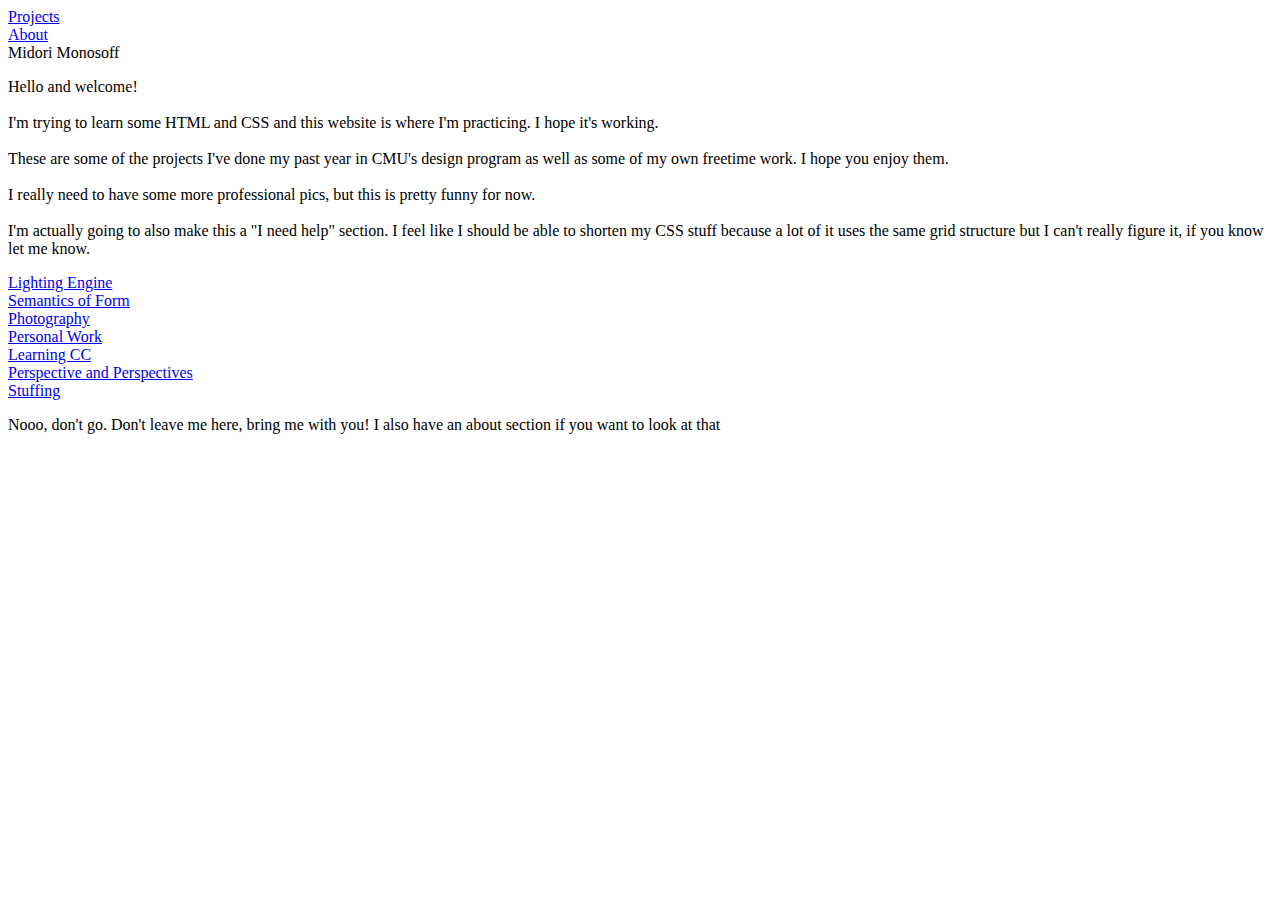
==== index.html @ 7274d0f6 "Add files via upload" ====
<!DOCTYPE html>
<html>
<head>
    <meta charser="utf-8">
    <meta name="viewport" content="width=device-width, initial-scale=1.0">
    <link rel="stylesheet" href="styles.css">
    <title> Midori's Portfolio Website!</title>
</head>


<body>
    <div class="grid">
        <div class="nav">
            <div class="left-side">
                <div class="nav-link-wrapper">
                    <a href="index.html">Projects</a>
                </div>

                <div class="nav-link-wrapper">
                    <a href="about.html">About</a>
                </div>
            </div>

            <div class="right-side">
                <div class="brand">
                    <div>Midori Monosoff</div>
                </div>
            </div>
        </div>


        <div class="about">
            <div class="me-photo"></div>
            <div class="mini-text">
                <p>Hello and welcome! <br /><br /> I'm trying to learn some HTML and CSS and this website is where I'm practicing. I hope it's working. <br /><br />These are some of the projects I've done my past year in CMU's design program as well as some of my own freetime work. I hope you enjoy them. <br /><br />I really need to have some more professional pics, but this is pretty funny for now. <br /><br /> I'm actually going to also make this a "I need help" section. I feel like I should be able to shorten my CSS stuff because a lot of it uses the same grid structure but I can't really figure it, if you know let me know.</p>
            </div>
        </div>


        <div class="lighting">
            <div class="lightpic"></div>
            <div class="lighttext">
                <a href="lightingengine.html">Lighting Engine</a>
            </div>
        </div>

        <div class="semantics">
            <div class="semanticpic"></div>
            <div class="semantictext">
                <a href="semantics.html">Semantics of Form</a>
            </div>
        </div>

        <div class="photo">
            <div class="photopic"></div>
            <div class="phototext">
                <a href="photos.html">Photography</a>
            </div>
        </div>

        <div class="personal">
            <div class="personalpic"></div>
            <div class="personaltext">
                <a href="personal.html">Personal Work</a>
            </div>
        </div>

        <div class="animal">
            <div class="animalpic"></div>
            <div class="animaltext">
                <a href="adobesuite.html">Learning CC</a>
            </div>
        </div>

        <div class="perspective">
            <div class="perspectivepic"></div>
            <div class="perspectivetext">
                <a href="perspective.html">Perspective and Perspectives</a>
            </div>
        </div>
        
        <div class="stuffing">
            <div class="stuffingpic"></div>
            <div class="stuffingtext">
                <a href="stuffing.html">Stuffing</a>
            </div>
        </div>
        
        
        <div class="footer">
            <p> Nooo, don't go. Don't leave me here, bring me with you! I also have an about section if you want to look at that </p>
        </div>
    </div>

</body>
</html>
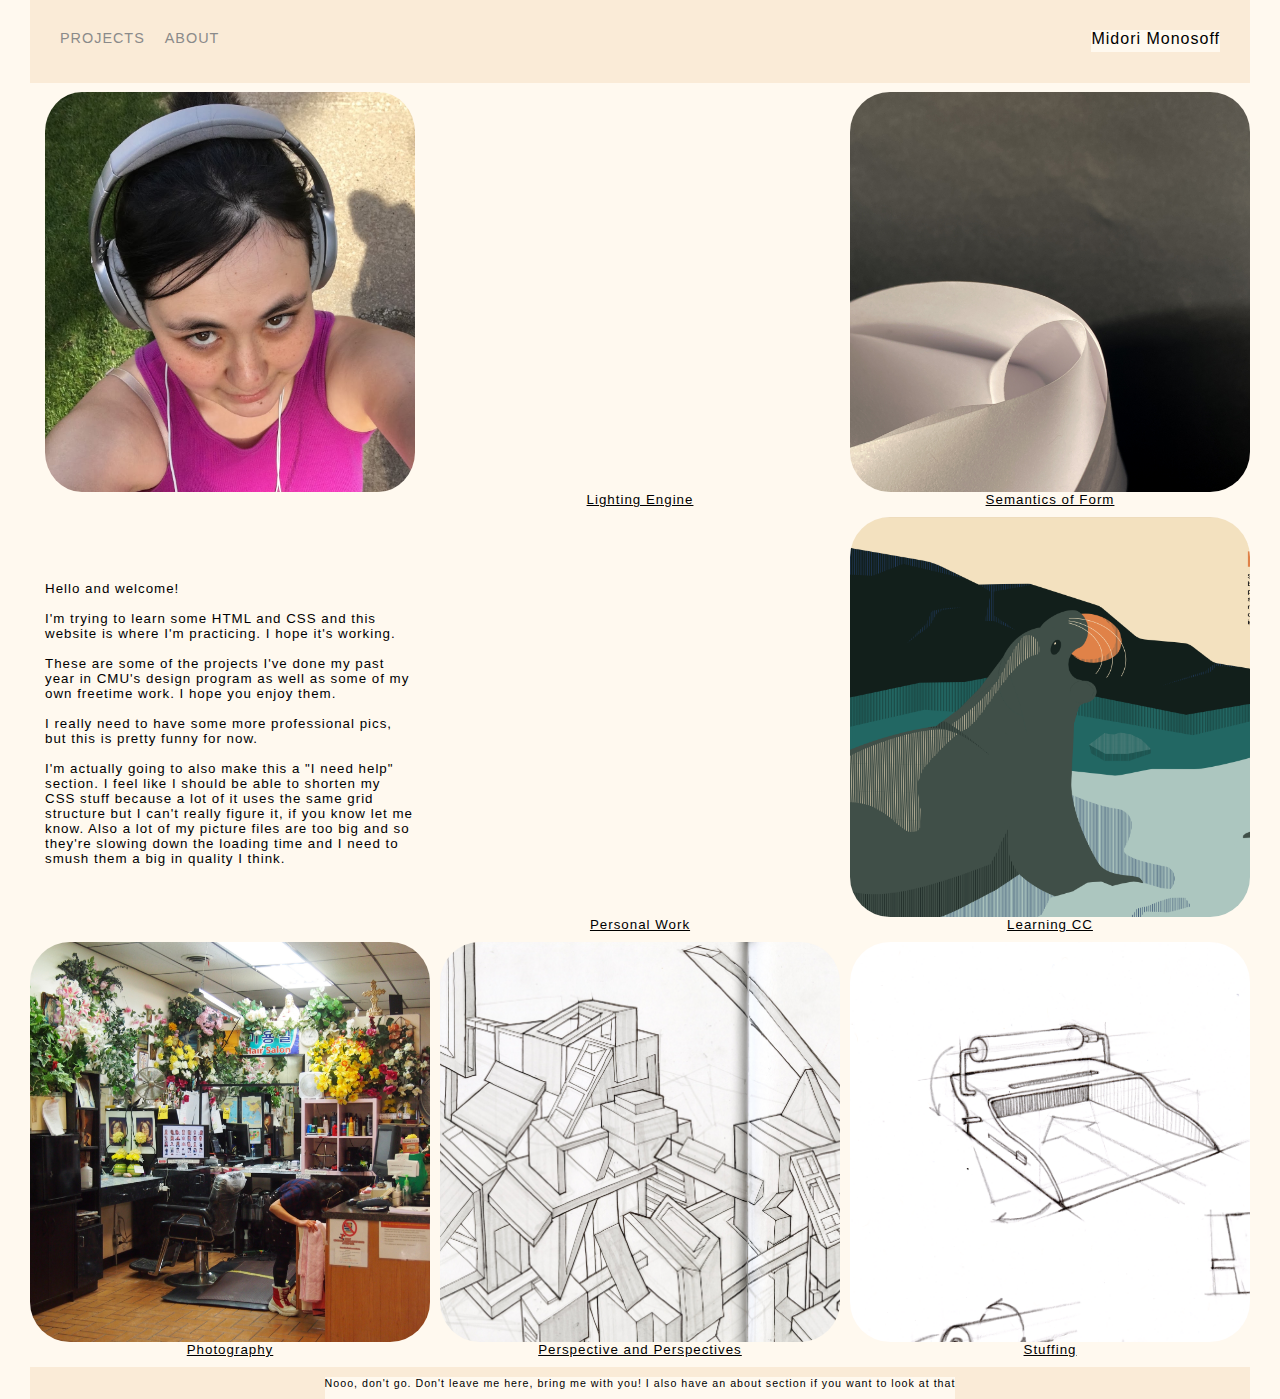
==== commit c6944943: "Add files via upload" ====
--- a/index.html
+++ b/index.html
@@ -32,7 +32,16 @@
         <div class="about">
             <div class="me-photo"></div>
             <div class="mini-text">
-                <p>Hello and welcome! <br /><br /> I'm trying to learn some HTML and CSS and this website is where I'm practicing. I hope it's working. <br /><br />These are some of the projects I've done my past year in CMU's design program as well as some of my own freetime work. I hope you enjoy them. <br /><br />I really need to have some more professional pics, but this is pretty funny for now. <br /><br /> I'm actually going to also make this a "I need help" section. I feel like I should be able to shorten my CSS stuff because a lot of it uses the same grid structure but I can't really figure it, if you know let me know.</p>
+                <p>Hello and welcome! 
+                    <br /><br /> I'm trying to learn some HTML and CSS and this website is where I'm practicing. 
+                    I hope it's working. 
+                    <br /><br />These are some of the projects I've done my past year in CMU's design program as well as some of my own freetime work. 
+                    I hope you enjoy them. 
+                    <br /><br />I really need to have some more professional pics, but this is pretty funny for now. 
+                    <br /><br /> I'm actually going to also make this a "I need help" section. 
+                    I feel like I should be able to shorten my CSS stuff because a lot of it uses the same grid structure but I can't really figure it, if you know let me know.
+                    Also a lot of my picture files are too big and so they're slowing down the loading time and I need to smush them a big in quality I think.
+                </p>
             </div>
         </div>
 
--- a/styles.css
+++ b/styles.css
@@ -0,0 +1,979 @@
+*{
+    margin: 0;
+    padding: 0;
+    font-family: "Helvetica", sans-serif;
+    letter-spacing: 1px;
+    background-color: rgb(255, 249, 239);
+}
+
+li { 
+    cursor: pointer; 
+}
+
+/* unvisited link */
+a:link {
+    color: black
+}
+
+/* visited link */
+a:visited {
+    color: #8a8a8a;
+}
+
+
+/*GRIDDING*/
+
+.grid{
+    display: grid;
+    grid-template-columns: 1fr 400px 400px 400px 1fr;
+    grid-gap: 10px;
+    grid-template-rows: 82px 1fr 1fr 1fr 20px;
+    grid-template-areas: 
+    ". nav nav nav ."
+    ". about lighting semantics ."
+    ". about personal animal ."
+    ". photo perspective stuffing ." 
+    ". footer footer footer .";
+}
+
+.nav{
+    grid-area: nav;
+}
+
+.about{
+    grid-area: about;
+}
+
+.lighting{
+    grid-area: lighting;
+}
+
+.semantics{
+    grid-area: semantics;
+}
+
+.photo{
+    grid-area: photo;
+}
+
+.personal{
+    grid-area: personal;
+}
+
+.animal{
+    grid-area: animal;
+}
+
+.perspective{
+    grid-area: perspective;
+}
+
+.stuffing{
+    grid-area: stuffing;
+}
+
+.footer{
+    grid-area: footer;
+}
+
+
+
+/*NAV STYLING*/
+
+.nav{
+    display: flex;
+    justify-content: space-between;
+    padding: 30px;
+    background-color: antiquewhite;
+    height: 22px;
+    border-bottom: 1px solid transparent;
+    transition: border-bottom 0.5s;
+}
+
+.left-side{
+    display: flex;
+    background-color: antiquewhite;
+}
+
+.nav > .left-side > div {
+    margin-right: 20px;
+    font-size: 0.9em;
+    text-transform: uppercase;
+    background-color: antiquewhite;
+}
+
+.nav-link-wrapper a{
+    color: #8a8a8a;
+    text-decoration: none;
+    transition: color 0.5s;
+    background-color: antiquewhite;
+}
+
+.nav-link-wrapper:hover{
+    border-bottom: 1px solid black;
+    background-color: antiquewhite;
+}
+
+.nav-link-wrapper a:hover{
+    color: black;
+    background-color: antiquewhite;
+}
+
+
+
+
+/*FOOTER STYLING*/
+
+.footer{
+    background-color: antiquewhite;
+    display: flex;
+    justify-content:center;
+    padding-top: 10px;
+    height: 22px;
+    font-size: 8pt;
+    text-align: center;
+}
+
+
+
+
+/*GRIDDING THE ABOUT*/
+
+.about{
+    display: grid;
+    grid-template-columns: 10px 1fr 10px;
+    grid-template-rows: 1fr 1fr;
+    grid-gap: 5px;
+    grid-template-areas:
+    ". me-photo ."
+    ". mini-text .";
+}
+
+.me-photo{
+    grid-area: me-photo;
+    background: url('images/hello.JPG');
+    height: 400px;
+    background-size: cover;
+    border-radius: 10%;
+}
+
+.mini-text{
+    grid-area: mini-text;
+    display: flex;
+    justify-content: center; /* align horizontal */
+    align-items: center; /* align vertical */
+    font-size: 10pt;
+    align-items: center;
+}
+
+
+/*SETTING IN IMAGES*/
+
+.lightpic{
+    background: url('images/onblackbg copy.jpeg');
+    height: 400px;
+    background-size: cover;
+    border-radius: 10%;
+}
+
+.lighttext{
+    font-size: 10pt;
+    display: flex;
+    justify-content: center;
+    color: #8a8a8a;
+}
+
+
+.semanticpic{
+    background: url('images/close.jpg');
+    height: 400px;
+    background-size: cover;
+    border-radius: 10%;
+}
+.semantictext{
+    font-size: 10pt;
+    display: flex;
+    justify-content: center;
+    color: #8a8a8a;
+}
+
+
+.photopic{
+    background: url('images/flower.JPG');
+    height: 400px;
+    background-size: cover;
+    border-radius: 10%;
+}
+.phototext{
+    font-size: 10pt;
+    display: flex;
+    justify-content: center;
+    color: #8a8a8a;
+}
+
+
+.personalpic{
+    background: url('images/plants.jpg');
+    height: 400px;
+    background-size: cover;
+    border-radius: 10%;
+}
+.personaltext{
+    font-size: 10pt;
+    display: flex;
+    justify-content: center;
+    color: #8a8a8a;
+}
+
+
+.animalpic{
+    background: url('images/poster.png');
+    height: 400px;
+    background-size: cover;
+    border-radius: 10%;
+}
+.animaltext{
+    font-size: 10pt;
+    display: flex;
+    justify-content: center;
+    color: #8a8a8a;
+}
+
+
+.perspectivepic{
+    background: url('images/midori_cubes.jpg');
+    height: 400px;
+    background-size: cover;
+    border-radius: 10%;
+}
+.perspectivetext{
+    font-size: 10pt;
+    display: flex;
+    justify-content: center;
+    color: #8a8a8a;
+}
+
+
+.stuffingpic{
+    background: url('images/letter0195.png');
+    height: 400px;
+    background-size: cover;
+    border-radius: 10%;
+}
+.stuffingtext{
+    font-size: 10pt;
+    display: flex;
+    justify-content: center;
+    color: #8a8a8a;
+}
+
+
+
+/*ABOUT ME PAGE*/
+
+.about-section{
+    display: grid;
+    grid-template-columns: 1fr 500px 360px 360px 1fr;
+    grid-gap: 10px;
+    grid-column-gap: 100px;
+    grid-template-rows: 82px 40px 1fr 20px;
+    grid-template-areas: 
+    ". nav nav nav ."
+    ". i-said-funny i-said-funny i-said-funny ."
+    ". main-section less-serious contact ."
+    ". footer footer footer .";
+}
+
+.nav{
+    grid-area: nav;
+}
+
+.i-said-funny{
+    grid-area: i-said-funny;
+    text-align: center;
+}
+
+.main-section{
+    grid-area: main-section;
+    margin-left: 15%;
+}
+
+.less-serious{
+    grid-area: less-serious;
+    display: flex;
+    justify-content: center; /* align horizontal */
+    align-items: center; /* align vertical */
+}
+
+.contact{
+    grid-area: contact;
+    display: flex;
+    justify-content: center; /* align horizontal */
+    align-items: center; /* align vertical */
+}
+
+.footer{
+    grid-area: footer;
+}
+
+.uspic{
+    background: url('images/us.JPG');
+    height: 300px;
+    background-size: cover;
+    border-radius: 10%;
+    display: block;
+}
+
+.interester-in{
+    text-align: center;
+}
+
+
+
+
+
+/*LIGHTING ENGINE*/
+.light{
+    display: grid;
+    grid-template-columns: 1fr 400px 400px 400px 1fr;
+    grid-gap: 10px;
+    grid-template-rows: 82px 1fr 1fr 1fr 20px;
+    grid-template-areas: 
+    ". nav nav nav ."
+    ". op lt-desc lt-desc ."
+    ". it-off it-on intent ."
+    ". vid detail learn ." 
+    ". footer footer footer .";
+}
+
+.nav{
+    grid-area: nav;
+}
+
+.op{
+    grid-area: op;
+    background: url('images/onblackbg copy.jpeg');
+    height: 400px;
+    background-size: cover;
+    border-radius: 10%;
+}
+
+.lt-desc{
+    grid-area: lt-desc;
+    display: flex;
+    justify-content: center; /* align horizontal */
+    align-items: center; /* align vertical */
+    margin-left: 30px;
+    margin-right: 30px;
+}
+
+.it-on{
+    grid-area: it-on;
+    background: url('images/interation.JPG');
+    height: 400px;
+    background-size: cover;
+    border-radius: 10%;
+}
+
+.it-off{
+    grid-area: it-off;
+    background: url('images/off.JPG');
+    height: 400px;
+    background-size: cover;
+    border-radius: 10%;
+}
+
+.intent{
+    grid-area: intent;
+    display: flex;
+    justify-content: center; /* align horizontal */
+    align-items: center; /* align vertical */
+    margin-left: 30px;
+    margin-right: 30px;
+}
+
+.vid{
+    grid-area: vid;
+    height: 400px;
+    background-size: cover;
+    border-radius: 10%;
+}
+
+.detail{
+    grid-area: detail;
+    background: url('images/detail.JPG');
+    height: 400px;
+    background-size: cover;
+    border-radius: 10%;
+}
+
+.learn{
+    grid-area: learn;
+    display: flex;
+    justify-content: center; /* align horizontal */
+    align-items: center; /* align vertical */
+    margin-left: 30px;
+    margin-right: 30px;
+}
+
+.footer{
+    grid-area: footer;
+}
+
+
+
+
+
+/*PERSONAL*/
+.gridding{
+    display: grid;
+    grid-template-columns: 1fr 400px 400px 400px 1fr;
+    grid-gap: 10px;
+    grid-template-rows: 82px 1fr 700px 1fr 20px;
+    grid-template-areas: 
+    ". nav nav nav ."
+    ". og love love ."
+    ". ahead skes hot ."
+    ". vote frog pickle ." 
+    ". footer footer footer .";
+}
+
+.nav{
+    grid-area: nav;
+}
+
+.og{
+    grid-area: og;
+    background: url('images/plants.jpg');
+    height: 400px;
+    background-size: cover;
+    border-radius: 10%;
+}
+
+.love{
+    grid-area: love;
+    display: flex;
+    justify-content: center; /* align horizontal */
+    align-items: center; /* align vertical */
+    margin-left: 30px;
+    margin-right: 30px;
+}
+
+.ahead{
+    grid-area: ahead;
+    background: url('images/ms1-1(1).jpg');
+    height: 700px;
+    width: 500px;
+    background-size: cover;
+    border-radius: 10%;
+}
+
+.skes{
+    grid-area: skes;
+    background: url('images/ms2(1).jpg');
+    height: 400px;
+    background-size: cover;
+    border-radius: 10%;
+    margin-left: 100px;
+}
+
+.hot{
+    grid-area: hot;
+    background: url('images/ms3.jpg');
+    height: 400px;
+    background-size: cover;
+    border-radius: 10%;
+}
+
+.vote{
+    grid-area: vote;
+    background: url('images/mmmm2.jpg');
+    height: 400px;
+    background-size: cover;
+    border-radius: 10%;
+}
+
+.frog{
+    grid-area: frog;
+    background: url('images/mm1(2).jpg');
+    height: 400px;
+    background-size: cover;
+    border-radius: 10%;
+}
+
+.pickle{
+    grid-area: pickle;
+    background: url('images/10.jpg');
+    height: 400px;
+    background-size: cover;
+    border-radius: 10%;
+}
+
+.footer{
+    grid-area: footer;
+}
+
+
+
+
+/*PHOTOGRAPHY*/
+.photogrid{
+    display: grid;
+    grid-template-columns: 1fr 400px 400px 400px 1fr;
+    grid-gap: 10px;
+    grid-template-rows: 82px 1fr 1fr 1fr 20px;
+    grid-template-areas: 
+    ". nav nav nav ."
+    ". lady dylan dylan ."
+    ". color apple chair ."
+    ". engulf cake arch ." 
+    ". footer footer footer .";
+}
+
+.nav{
+    grid-area: nav;
+}
+
+.lady{
+    grid-area: lady;
+    background: url('images/flower.JPG');
+    height: 400px;
+    background-size: cover;
+    border-radius: 10%;
+}
+
+.dylan{
+    grid-area: dylan;
+    display: flex;
+    justify-content: center; /* align horizontal */
+    align-items: center; /* align vertical */
+    margin-left: 30px;
+    margin-right: 30px;
+}
+
+.apple{
+    grid-area: apple;
+    background: url('images/bright.JPG');
+    height: 400px;
+    background-size: cover;
+    border-radius: 10%;
+}
+
+.cake{
+    grid-area: cake;
+    background: url('images/cake.JPG');
+    height: 400px;
+    background-size: cover;
+    border-radius: 10%;
+}
+
+.chair{
+    grid-area: chair;
+    background: url('images/chair.JPG');
+    height: 400px;
+    background-size: cover;
+    border-radius: 10%;
+}
+
+.engulf{
+    grid-area: engulf;
+    background: url('images/engulf.jpg');
+    height: 400px;
+    background-size: cover;
+    border-radius: 10%;
+}
+
+.color{
+    grid-area: color;
+    background: url('images/color.jpg');
+    height: 400px;
+    background-size: cover;
+    border-radius: 10%;
+}
+
+.arch{
+    grid-area: arch;
+    background: url('images/arch.jpg');
+    height: 400px;
+    background-size: cover;
+    border-radius: 10%;
+}
+
+.footer{
+    grid-area: footer;
+}
+
+
+
+
+
+
+
+
+/*PERSPECTIVES*/
+.plural{
+    display: grid;
+    grid-template-columns: 1fr 400px 400px 400px 1fr;
+    grid-gap: 10px;
+    grid-template-rows: 82px 1fr 1fr 1fr 20px;
+    grid-template-areas: 
+    ". nav nav nav ."
+    ". cubes diffrnt word ."
+    ". maybe2 hmmm maybe1 ."
+    ". maybe3 maybe4 text5 ." 
+    ". footer footer footer .";
+}
+
+.nav{
+    grid-area: nav;
+}
+
+.cubes{
+    grid-area: cubes;
+    background: url('images/midori_cubes.jpg');
+    height: 400px;
+    background-size: cover;
+    border-radius: 10%;
+}
+
+.word{
+    grid-area: word;
+    display: flex;
+    justify-content: center; /* align horizontal */
+    align-items: center; /* align vertical */
+    margin-left: 30px;
+    margin-right: 30px;
+}
+
+.diffrnt{
+    grid-area: diffrnt;
+    background: url('images/Screen Shot 2022-05-19 at 8.13.32 PM.png');
+    height: 400px;
+    background-size: cover;
+    border-radius: 10%;
+}
+
+.hmmm{
+    grid-area: hmmm;
+    background: url('images/Screen Shot 2022-05-19 at 8.13.53 PM.png');
+    height: 400px;
+    background-size: cover;
+    border-radius: 10%;
+}
+
+.maybe1{
+    grid-area: maybe1;
+    background: url('images/Screen Shot 2022-05-19 at 8.14.07 PM.png');
+    height: 400px;
+    background-size: cover;
+    border-radius: 10%;
+}
+
+.maybe2{
+    grid-area: maybe2;
+    display: flex;
+    justify-content: center; /* align horizontal */
+    align-items: center; /* align vertical */
+    margin-left: 30px;
+    margin-right: 30px;
+}
+
+.maybe3{
+    grid-area: maybe3;
+    background: url('images/65665161741__E971CFDE-ED3A-425A-B0A8-9ED43611C83C.jpg');
+    height: 400px;
+    background-size: cover;
+    border-radius: 10%;
+}
+
+.maybe4{
+    grid-area: maybe4;
+    background: url('images/IMG_5229.jpg');
+    height: 400px;
+    background-size: cover;
+    border-radius: 10%;
+}
+
+.text5{
+    grid-area: text5;
+    display: flex;
+    justify-content: center; /* align horizontal */
+    align-items: center; /* align vertical */
+    margin-left: 30px;
+    margin-right: 30px;
+}
+
+.footer{
+    grid-area: footer;
+}
+
+
+
+
+
+
+
+/*ADOBE CC*/
+.creativecloud{
+    display: grid;
+    grid-template-columns: 1fr 400px 400px 400px 1fr;
+    grid-gap: 10px;
+    grid-template-rows: 82px 1fr 500px 1fr 20px;
+    grid-template-areas: 
+    ". nav nav nav ."
+    ". sealsnip dylan dylan ."
+    ". sealwhole sealwhole poster-text ."
+    ". animation-link animation-link assignment ." 
+    ". footer footer footer .";
+}
+
+.nav{
+    grid-area: nav;
+}
+
+.sealsnip{
+    grid-area: sealsnip;
+    background: url('images/poster.png');
+    height: 400px;
+    background-size: cover;
+    border-radius: 10%;
+}
+
+.dylan{
+    grid-area: dylan;
+    display: flex;
+    justify-content: center; /* align horizontal */
+    align-items: center; /* align vertical */
+    margin-left: 30px;
+    margin-right: 30px;
+}
+
+.sealwhole{
+    grid-area: sealwhole;
+    background: url('images/poster.png');
+    height: 500px;
+    background-size: cover;
+    border-radius: 10%;
+}
+
+.poster-text{
+    grid-area: poster-text;
+    display: flex;
+    justify-content: center; /* align horizontal */
+    align-items: center; /* align vertical */
+    margin-left: 30px;
+    margin-right: 30px;
+}
+
+.animation-link{
+    grid-area: animation-link;
+    height: 400px;
+    background-size: cover;
+    border-radius: 10%;
+}
+
+.assignment{
+    grid-area: assignment;
+    display: flex;
+    justify-content: center; /* align horizontal */
+    align-items: center; /* align vertical */
+    margin-left: 30px;
+    margin-right: 30px;
+}
+
+.footer{
+    grid-area: footer;
+}
+
+
+
+
+/*SEMANTICS*/
+.sem{
+    display: grid;
+    grid-template-columns: 1fr 400px 400px 400px 1fr;
+    grid-gap: 10px;
+    grid-template-rows: 82px 1fr 1fr 1fr 20px;
+    grid-template-areas: 
+    ". nav nav nav ."
+    ". hybrid lnd word ."
+    ". natural clay foam ."
+    ". maybe3 maybe4 text5 ." 
+    ". footer footer footer .";
+}
+
+.nav{
+    grid-area: nav;
+}
+
+.hybrid{
+    grid-area: hybrid;
+    background: url('images/close.jpg');
+    height: 400px;
+    background-size: cover;
+    border-radius: 10%;
+}
+
+.word{
+    grid-area: word;
+    display: flex;
+    justify-content: center; /* align horizontal */
+    align-items: center; /* align vertical */
+    margin-left: 30px;
+    margin-right: 30px;
+}
+
+.lnd{
+    grid-area: lnd;
+    display: flex;
+    justify-content: center; /* align horizontal */
+    align-items: center; /* align vertical */
+    margin-left: 30px;
+    margin-right: 30px;
+}
+
+.clay{
+    grid-area: clay;
+    background: url('images/Screen Shot 2022-05-19 at 8.14.07 PM.png');
+    height: 400px;
+    background-size: cover;
+    border-radius: 10%;
+}
+
+.natural{
+    grid-area: natural;
+    display: flex;
+    justify-content: center; /* align horizontal */
+    align-items: center; /* align vertical */
+    margin-left: 30px;
+    margin-right: 30px;
+}
+
+.foam{
+    grid-area: foam;
+    background: url('images/Screen Shot 2022-05-19 at 8.13.53 PM.png');
+    height: 400px;
+    background-size: cover;
+    border-radius: 10%;
+}
+
+.maybe3{
+    grid-area: maybe3;
+    background: url('images/65665161741__E971CFDE-ED3A-425A-B0A8-9ED43611C83C.jpg');
+    height: 400px;
+    background-size: cover;
+    border-radius: 10%;
+}
+
+.maybe4{
+    grid-area: maybe4;
+    background: url('images/IMG_5229.jpg');
+    height: 400px;
+    background-size: cover;
+    border-radius: 10%;
+}
+
+.text5{
+    grid-area: text5;
+    display: flex;
+    justify-content: center; /* align horizontal */
+    align-items: center; /* align vertical */
+    margin-left: 30px;
+    margin-right: 30px;
+}
+
+.footer{
+    grid-area: footer;
+}
+
+
+
+
+
+
+/*STUFFING*/
+.broom{
+    display: grid;
+    grid-template-columns: 1fr 400px 400px 400px 1fr;
+    grid-gap: 10px;
+    grid-template-rows: 82px 1fr 1fr 1fr 20px;
+    grid-template-areas: 
+    ". nav nav nav ."
+    ". pan randoms randoms ."
+    ". stick rock leaf ."
+    ". am fr mi ." 
+    ". footer footer footer .";
+}
+
+.nav{
+    grid-area: nav;
+}
+
+.pan{
+    grid-area: pan;
+    background: url('images/letter0195.png');
+    height: 400px;
+    background-size: cover;
+    border-radius: 10%;
+}
+
+.randoms{
+    grid-area: randoms;
+    display: flex;
+    justify-content: center; /* align horizontal */
+    align-items: center; /* align vertical */
+    margin-left: 30px;
+    margin-right: 30px;
+}
+
+.stick{
+    grid-area: stick;
+    background: url('images/IMG_4572 2.jpg');
+    height: 400px;
+    background-size: cover;
+    border-radius: 10%;
+}
+
+.rock{
+    grid-area: rock;
+    background: url('images/IMG_4571 2.jpg');
+    height: 400px;
+    background-size: cover;
+    border-radius: 10%;
+}
+
+.leaf{
+    grid-area: leaf;
+    background: url('images/IMG_4573 2.jpg');
+    height: 400px;
+    background-size: cover;
+    border-radius: 10%;
+}
+
+.am{
+    grid-area: am;
+    background: url('images/Screen Shot 2022-05-19 at 11.26.27 PM.png');
+    height: 400px;
+    background-size: cover;
+    border-radius: 10%;
+}
+
+.fr{
+    grid-area: fr;
+    background: url('images/Screen Shot 2022-05-19 at 11.26.18 PM.png');
+    height: 400px;
+    background-size: cover;
+    border-radius: 10%;
+}
+
+.mi{
+    grid-area: mi;
+    background: url('images/Screen Shot 2022-05-19 at 11.26.09 PM.png');
+    height: 400px;
+    background-size: cover;
+    border-radius: 10%;
+}
+
+.footer{
+    grid-area: footer;
+}